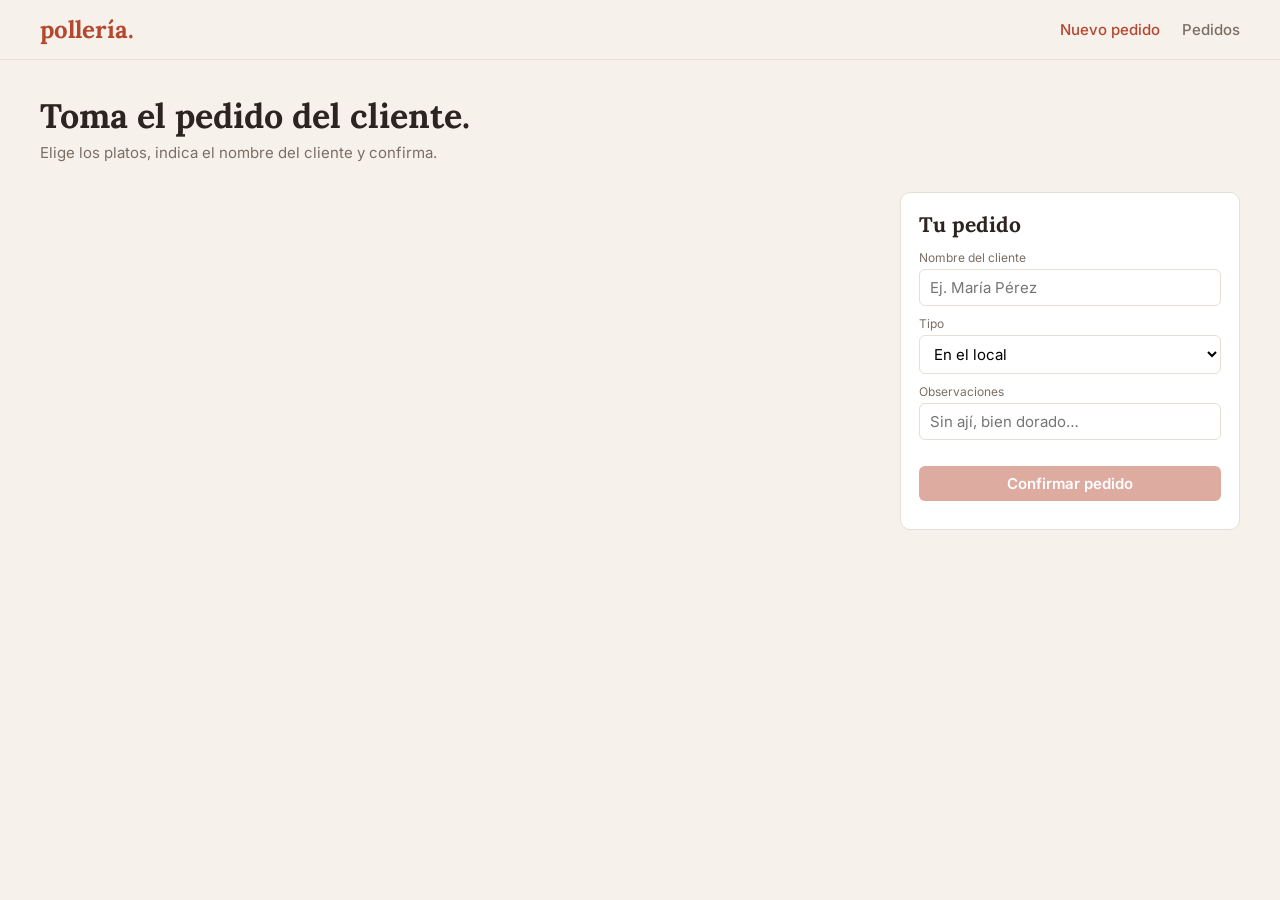
==== frontend/index.html @ a489f996 "feat: integrar catalogo MongoDB con API Java y frontend" ====
<!DOCTYPE html>
<html lang="es">
<head>
<meta charset="UTF-8">
<meta name="viewport" content="width=device-width,initial-scale=1">
<title>Pollería · Nuevo pedido</title>
<link href="https://fonts.googleapis.com/css2?family=Inter:wght@400;500;600&family=Lora:wght@500;700&display=swap" rel="stylesheet">
<link rel="stylesheet" href="css/estilos.css">
</head>
<body>
<header class="top">
  <div class="logo">pollería.</div>
  <nav><a class="on" href="index.html">Nuevo pedido</a><a href="pedidos.html">Pedidos</a></nav>
</header>
<section class="hero">
  <h1>Toma el pedido del cliente.</h1>
  <p>Elige los platos, indica el nombre del cliente y confirma.</p>
</section>
<main class="wrap">
  <div>
    <div class="chips" id="chips"></div>
    <div id="carta"></div>
  </div>
  <aside class="panel">
    <h2>Tu pedido</h2>
    <label for="cliente">Nombre del cliente</label>
    <input id="cliente" placeholder="Ej. María Pérez">
    <label for="tipo">Tipo</label>
    <select id="tipo"><option>En el local</option><option>Para llevar</option><option>Delivery</option></select>
    <label for="nota">Observaciones</label>
    <input id="nota" placeholder="Sin ají, bien dorado…">
    <div id="items" style="margin-top:12px"></div>
    <div class="totales" id="totales"></div>
    <button class="btn" id="confirmar" style="width:100%;margin-top:14px" disabled>Confirmar pedido</button>
    <div class="msg" id="msg"></div>
  </aside>
</main>
<script src="js/datos.js"></script>
<script src="js/api.js"></script>
<script>
const cant = {};           // id -> cantidad elegida en la tarjeta
const carrito = {};        // id -> cantidad en el pedido
let filtro = "Todo";

function pintarCarta() {
  const cats = ["Todo", ...new Set(CARTA.map(p => p.categoria))];
  document.getElementById("chips").innerHTML = cats.map(c =>
    `<button class="chip ${c===filtro?'on':''}" data-c="${c}">${c==='Todo'?'Toda la carta':c}</button>`).join("");
  const visibles = cats.slice(1).filter(c => filtro==="Todo" || c===filtro);
  document.getElementById("carta").innerHTML = visibles.map(c => `
    <section class="sec"><h2>${c}</h2><div class="grid">
    ${CARTA.filter(p => p.categoria===c).map(p => `
      <article class="plato">
        ${foto(p)}
        <div class="cuerpo">
          <div class="tag">${p.etiqueta}</div>
          <h3>${p.nombre}</h3><p>${p.descripcion}</p>
          <div class="fila"><span class="precio">${soles(p.precio)}</span>
            <span><span class="qty"><button data-m="${p.id}">−</button><span id="q${p.id}">${cant[p.id]||1}</span><button data-p="${p.id}">+</button></span>
            <button class="btn" data-a="${p.id}" style="margin-left:6px;padding:6px 10px">Añadir</button></span>
          </div>
        </div>
      </article>`).join("")}
    </div></section>`).join("");
}

function pintarPedido() {
  const ids = Object.keys(carrito);
  document.getElementById("items").innerHTML = ids.length ? ids.map(id => {
    const p = CARTA.find(x => x.id == id), q = carrito[id];
    return `<div class="item"><div>${q} × ${p.nombre}<small>${soles(p.precio)} c/u · <a href="#" data-r="${id}" style="color:var(--acc)">quitar</a></small></div><b>${soles(p.precio*q)}</b></div>`;
  }).join("") : `<div class="vacio">Aún no hay platos en el pedido.</div>`;
  const platos = ids.reduce((s,id)=>s+carrito[id],0);
  const total = ids.reduce((s,id)=>s+CARTA.find(x=>x.id==id).precio*carrito[id],0);
  document.getElementById("totales").innerHTML = `
    <div><span>Cantidad de platos</span><span>${platos}</span></div>
    <div class="tot"><span>Total</span><span>${soles(total)}</span></div>`;
  document.getElementById("confirmar").disabled = !platos;
}

document.addEventListener("click", e => {
  const d = e.target.dataset;
  if (d.c) { filtro = d.c; pintarCarta(); }
  if (d.p) { cant[d.p] = (cant[d.p]||1)+1; document.getElementById("q"+d.p).textContent = cant[d.p]; }
  if (d.m) { cant[d.m] = Math.max(1,(cant[d.m]||1)-1); document.getElementById("q"+d.m).textContent = cant[d.m]; }
  if (d.a) { carrito[d.a] = (carrito[d.a]||0)+(cant[d.a]||1); pintarPedido(); }
  if (d.r) { e.preventDefault(); delete carrito[d.r]; pintarPedido(); }
});

document.getElementById("confirmar").onclick = async () => {
  const cliente = document.getElementById("cliente").value.trim();
  if (!cliente) { document.getElementById("msg").style.color="var(--acc)"; document.getElementById("msg").textContent="Ingresa el nombre del cliente."; return; }
  
  //Se retiró el símbolo + para conservar los códigos como cadenas de texto
  const lineas = Object.keys(carrito).map(id => ({ platoId: id, cantidad: carrito[id] }));

  const pedido = await crearPedido({
    cliente, tipo: document.getElementById("tipo").value,
    nota: document.getElementById("nota").value.trim(), lineas
  });
  for (const k in carrito) delete carrito[k];
  document.getElementById("cliente").value = ""; document.getElementById("nota").value = "";
  pintarPedido();
  const m = document.getElementById("msg"); m.style.color="var(--ok)";
  m.innerHTML = `Pedido #${pedido.id} guardado. <a href="pedidos.html?id=${pedido.id}" style="color:var(--acc)">Ver detalle</a>`;
};

cargarCarta().then(() => { pintarCarta(); pintarPedido(); });
</script>
</body>
</html>
---- frontend/css/estilos.css ----
:root{--bg:#f6f1ea;--card:#fff;--ink:#2b2420;--mute:#7a6f66;--line:#e7dfd4;--acc:#b5472f;--acc-d:#983a25;--ok:#3d7a4f}
*{box-sizing:border-box}
body{margin:0;background:var(--bg);color:var(--ink);font-family:Inter,system-ui,sans-serif;font-size:15px}
h1,h2,h3,.logo{font-family:Lora,Georgia,serif;margin:0}
header.top{display:flex;justify-content:space-between;align-items:center;padding:14px 40px;border-bottom:1px solid var(--line);background:var(--bg)}
.logo{font-size:24px;font-weight:700;color:var(--acc)}
nav a{margin-left:22px;text-decoration:none;color:var(--mute);font-weight:500}
nav a.on{color:var(--acc)}
.hero{padding:34px 40px 10px}
.hero h1{font-size:34px}
.hero p{color:var(--mute);margin:6px 0 0}
.wrap{display:grid;grid-template-columns:1fr 340px;gap:28px;padding:20px 40px 50px;align-items:start}
.chips{display:flex;gap:8px;margin-bottom:18px;flex-wrap:wrap}
.chip{border:1px solid var(--line);background:#fff;border-radius:20px;padding:6px 14px;cursor:pointer;font:inherit}
.chip.on{background:var(--acc);color:#fff;border-color:var(--acc)}
.sec h2{font-size:22px;margin:22px 0 12px}
.grid{display:grid;grid-template-columns:repeat(2,1fr);gap:14px}
.plato{background:var(--card);border:1px solid var(--line);border-radius:10px;padding:12px;display:flex;gap:12px}
.foto{width:84px;height:84px;border-radius:8px;background:linear-gradient(135deg,#f1d9c4,#e8b48f);display:grid;place-items:center;font-size:38px;flex:none;position:relative;overflow:hidden}
.foto img{position:absolute;inset:0;width:100%;height:100%;object-fit:cover}
.plato .cuerpo{flex:1;display:flex;flex-direction:column}
.tag{font-size:11px;color:var(--acc);text-transform:uppercase;letter-spacing:.04em;min-height:14px}
.plato h3{font-size:16px;margin:2px 0}
.plato p{font-size:12.5px;color:var(--mute);margin:0 0 8px}
.fila{margin-top:auto;display:flex;justify-content:space-between;align-items:center}
.precio{font-weight:600}
.qty{display:inline-flex;align-items:center;border:1px solid var(--line);border-radius:6px}
.qty button{border:0;background:none;width:26px;height:26px;cursor:pointer;font-size:16px}
.qty span{min-width:22px;text-align:center}
.btn{background:var(--acc);color:#fff;border:0;border-radius:6px;padding:8px 14px;font:inherit;font-weight:600;cursor:pointer}
.btn:hover{background:var(--acc-d)}
.btn.sec2{background:#fff;color:var(--acc);border:1px solid var(--acc)}
.btn:disabled{opacity:.45;cursor:not-allowed}
.panel{background:var(--card);border:1px solid var(--line);border-radius:10px;padding:18px;position:sticky;top:14px}
.panel h2{font-size:21px;margin-bottom:12px}
.panel label{display:block;font-size:12px;color:var(--mute);margin:10px 0 4px}
.panel input,.panel select{width:100%;padding:8px 10px;border:1px solid var(--line);border-radius:6px;font:inherit;background:#fff}
.item{display:flex;justify-content:space-between;gap:8px;padding:8px 0;border-bottom:1px dashed var(--line);font-size:14px}
.item small{color:var(--mute);display:block}
.totales{margin-top:12px;font-size:14px}
.totales div{display:flex;justify-content:space-between;padding:2px 0}
.totales .tot{font-size:18px;font-weight:700;border-top:1px solid var(--line);margin-top:6px;padding-top:8px}
.vacio{color:var(--mute);font-size:13px;padding:10px 0}
.msg{margin-top:10px;font-size:13px;color:var(--ok)}
/* Pedidos */
.pwrap{display:grid;grid-template-columns:340px 1fr;gap:24px;padding:24px 40px 50px;align-items:start}
.lista .ped{background:#fff;border:1px solid var(--line);border-radius:10px;padding:12px 14px;margin-bottom:10px;cursor:pointer}
.lista .ped.on{border-color:var(--acc);box-shadow:0 0 0 2px #b5472f22}
.ped .r1{display:flex;justify-content:space-between;font-weight:600}
.ped .r2{color:var(--mute);font-size:13px;margin-top:3px;display:flex;justify-content:space-between}
.estado{font-size:11px;padding:2px 8px;border-radius:10px;background:#f3e3b8;color:#7a5a00}
.estado.Entregado{background:#d6ecd9;color:#2b6a3a}
.estado.Preparando{background:#d9e6f5;color:#27527f}
.detalle{background:#fff;border:1px solid var(--line);border-radius:10px;padding:22px}
.detalle h2{font-size:24px}
.meta{display:grid;grid-template-columns:repeat(3,1fr);gap:12px;margin:16px 0}
.meta div{background:var(--bg);border-radius:8px;padding:10px 12px}
.meta small{display:block;color:var(--mute);font-size:12px}
.meta b{font-size:15px}
details.dp{border:1px solid var(--line);border-radius:8px;margin-bottom:10px}
details.dp summary{list-style:none;cursor:pointer;display:flex;align-items:center;gap:12px;padding:10px 12px}
details.dp summary::-webkit-details-marker{display:none}
details.dp .foto{width:56px;height:56px;font-size:26px}
details.dp .t{flex:1}
details.dp .t b{display:block}
details.dp .t small{color:var(--mute)}
details.dp .sub{font-weight:600}
.dp .cont{padding:4px 14px 14px;border-top:1px dashed var(--line);font-size:13.5px}
.ing{display:flex;flex-wrap:wrap;gap:6px;margin-top:6px}
.ing span{background:#f3ebe0;border-radius:12px;padding:3px 10px;font-size:12px}
.sumas{margin-top:14px;max-width:320px;margin-left:auto}
.sumas div{display:flex;justify-content:space-between;padding:3px 0}
.sumas .tot{font-size:19px;font-weight:700;border-top:1px solid var(--line);padding-top:8px;margin-top:6px}
.nota{margin-top:10px;font-size:13.5px;background:var(--bg);border-radius:8px;padding:10px 12px}
.acciones{display:flex;gap:8px;margin-top:16px}
@media(max-width:860px){.wrap,.pwrap{grid-template-columns:1fr;padding:16px}.grid{grid-template-columns:1fr}.meta{grid-template-columns:1fr}header.top{padding:12px 16px}.hero{padding:20px 16px 0}}
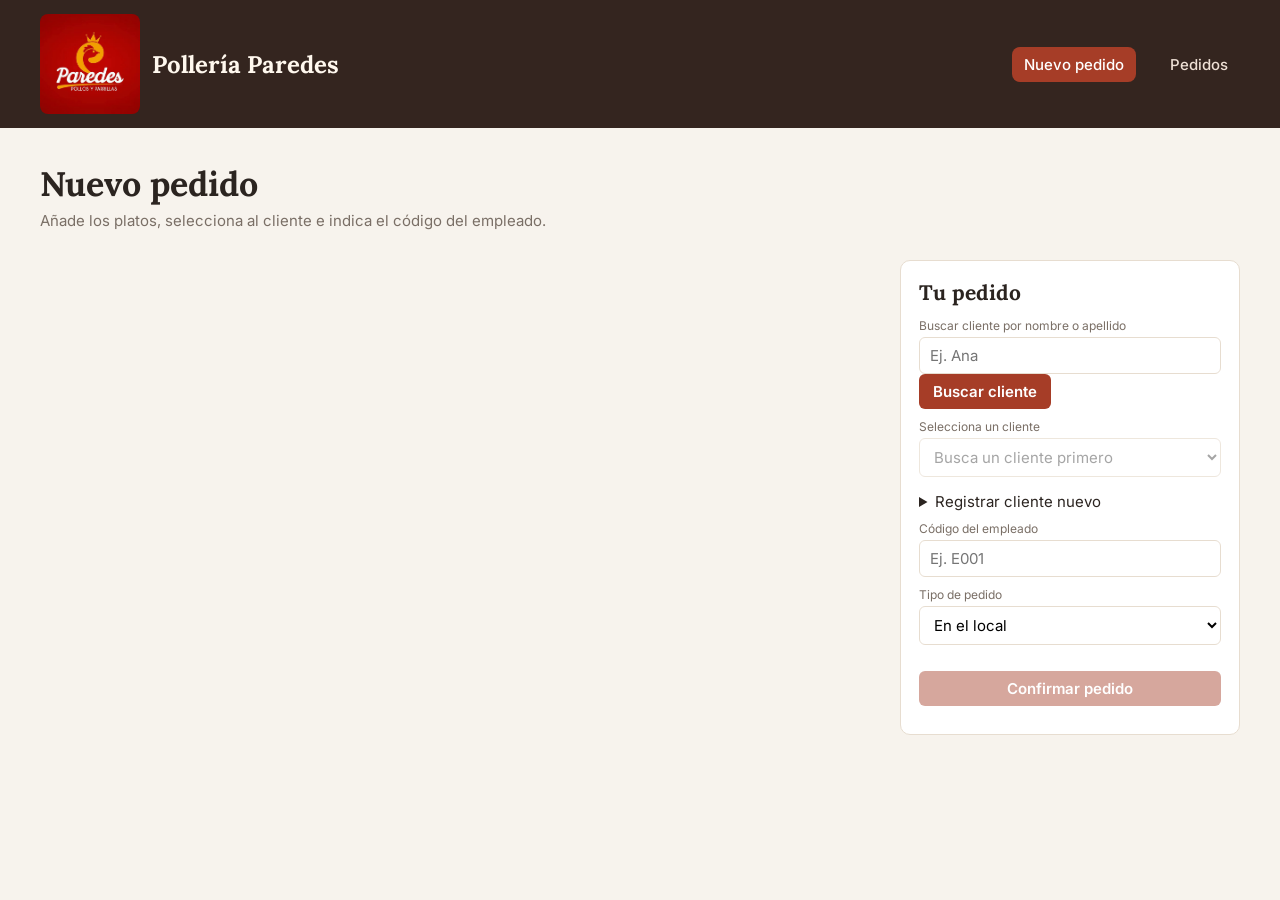
==== commit cabee092: "Integra pedidos, pagos y clientes con PostgreSQL" ====
--- a/frontend/index.html
+++ b/frontend/index.html
@@ -1,111 +1,304 @@
 <!DOCTYPE html>
 <html lang="es">
+
 <head>
-<meta charset="UTF-8">
-<meta name="viewport" content="width=device-width,initial-scale=1">
-<title>Pollería · Nuevo pedido</title>
-<link href="https://fonts.googleapis.com/css2?family=Inter:wght@400;500;600&family=Lora:wght@500;700&display=swap" rel="stylesheet">
-<link rel="stylesheet" href="css/estilos.css">
+  <meta charset="UTF-8">
+  <meta name="viewport" content="width=device-width,initial-scale=1">
+  <title>Pollería · Nuevo pedido</title>
+  <link href="https://fonts.googleapis.com/css2?family=Inter:wght@400;500;600&family=Lora:wght@500;700&display=swap"
+    rel="stylesheet">
+  <link rel="stylesheet" href="css/estilos.css">
 </head>
+
 <body>
-<header class="top">
-  <div class="logo">pollería.</div>
-  <nav><a class="on" href="index.html">Nuevo pedido</a><a href="pedidos.html">Pedidos</a></nav>
-</header>
-<section class="hero">
-  <h1>Toma el pedido del cliente.</h1>
-  <p>Elige los platos, indica el nombre del cliente y confirma.</p>
-</section>
-<main class="wrap">
-  <div>
-    <div class="chips" id="chips"></div>
-    <div id="carta"></div>
-  </div>
-  <aside class="panel">
-    <h2>Tu pedido</h2>
-    <label for="cliente">Nombre del cliente</label>
-    <input id="cliente" placeholder="Ej. María Pérez">
-    <label for="tipo">Tipo</label>
-    <select id="tipo"><option>En el local</option><option>Para llevar</option><option>Delivery</option></select>
-    <label for="nota">Observaciones</label>
-    <input id="nota" placeholder="Sin ají, bien dorado…">
-    <div id="items" style="margin-top:12px"></div>
-    <div class="totales" id="totales"></div>
-    <button class="btn" id="confirmar" style="width:100%;margin-top:14px" disabled>Confirmar pedido</button>
-    <div class="msg" id="msg"></div>
-  </aside>
-</main>
-<script src="js/datos.js"></script>
-<script src="js/api.js"></script>
-<script>
-const cant = {};           // id -> cantidad elegida en la tarjeta
-const carrito = {};        // id -> cantidad en el pedido
-let filtro = "Todo";
-
-function pintarCarta() {
-  const cats = ["Todo", ...new Set(CARTA.map(p => p.categoria))];
-  document.getElementById("chips").innerHTML = cats.map(c =>
-    `<button class="chip ${c===filtro?'on':''}" data-c="${c}">${c==='Todo'?'Toda la carta':c}</button>`).join("");
-  const visibles = cats.slice(1).filter(c => filtro==="Todo" || c===filtro);
-  document.getElementById("carta").innerHTML = visibles.map(c => `
+  <header class="top">
+    <div class="logo">
+      <img class="logo-img" src="img/PolleriaPLogo.jpg" alt="" width="100" height="100">
+      <span>Pollería Paredes</span>
+    </div>
+    <nav><a class="on" href="index.html">Nuevo pedido</a><a href="pedidos.html">Pedidos</a></nav>
+  </header>
+  <section class="hero">
+    <h1>Nuevo pedido</h1>
+    <p>Añade los platos, selecciona al cliente e indica el código del empleado.</p>
+  </section>
+  <main class="wrap">
+    <div>
+      <div class="chips" id="chips"></div>
+      <div id="carta"></div>
+    </div>
+    <aside class="panel">
+      <h2>Tu pedido</h2>
+      <label for="buscar-cliente">Buscar cliente por nombre o apellido</label>
+      <input id="buscar-cliente" type="search" placeholder="Ej. Ana">
+
+      <button id="boton-buscar-cliente" class="btn" type="button">
+        Buscar cliente
+      </button>
+
+      <label for="cliente">Selecciona un cliente</label>
+      <select id="cliente" disabled>
+        <option value="">Busca un cliente primero</option>
+      </select>
+
+      <p id="mensaje-cliente" role="status"></p>
+
+      <details id="alta-cliente">
+        <summary>Registrar cliente nuevo</summary>
+
+        <form id="form-alta-cliente">
+          <label for="alta-nombre">Nombre</label>
+          <input id="alta-nombre" name="nombre" required>
+
+          <label for="alta-apellido">Apellido</label>
+          <input id="alta-apellido" name="apellido" required>
+
+          <label for="alta-telefono">Teléfono</label>
+          <input id="alta-telefono" name="telefono" type="tel" required>
+
+          <label for="alta-direccion">Dirección</label>
+          <input id="alta-direccion" name="direccion" required>
+
+          <button class="btn" type="submit">Guardar y seleccionar cliente</button>
+          <p id="mensaje-alta-cliente" role="status"></p>
+        </form>
+      </details>
+
+      <label for="empleado">Código del empleado</label>
+      <input id="empleado" placeholder="Ej. E001" maxlength="10" required>
+
+      <!-- El texto es lo que ve el usuario. El value es lo que se envía a Java. -->
+      <label for="tipo">Tipo de pedido</label>
+      <select id="tipo">
+        <option value="Presencial">En el local</option>
+        <option value="Recojo">Para llevar</option>
+        <option value="Delivery">Delivery</option>
+      </select>
+      <div id="items" style="margin-top:12px"></div>
+      <div class="totales" id="totales"></div>
+      <button class="btn" id="confirmar" style="width:100%;margin-top:14px" disabled>Confirmar pedido</button>
+      <div class="msg" id="msg"></div>
+    </aside>
+  </main>
+  <script src="js/datos.js"></script>
+  <script src="js/api.js"></script>
+  <script>
+    const cant = {};           // id -> cantidad elegida en la tarjeta
+    const carrito = {};        // id -> cantidad en el pedido
+    let filtro = "Todo";
+
+    let enviandoPedido = false; // Indica que estamos esperando la respuesta de Java.
+
+    function pintarCarta() {
+      const cats = ["Todo", ...new Set(CARTA.map(p => p.categoria))];
+      document.getElementById("chips").innerHTML = cats.map(c =>
+        `<button class="chip ${c === filtro ? 'on' : ''}" data-c="${c}">${c === 'Todo' ? 'Toda la carta' : c}</button>`).join("");
+      const visibles = cats.slice(1).filter(c => filtro === "Todo" || c === filtro);
+      document.getElementById("carta").innerHTML = visibles.map(c => `
     <section class="sec"><h2>${c}</h2><div class="grid">
-    ${CARTA.filter(p => p.categoria===c).map(p => `
+    ${CARTA.filter(p => p.categoria === c).map(p => `
       <article class="plato">
         ${foto(p)}
         <div class="cuerpo">
           <div class="tag">${p.etiqueta}</div>
           <h3>${p.nombre}</h3><p>${p.descripcion}</p>
           <div class="fila"><span class="precio">${soles(p.precio)}</span>
-            <span><span class="qty"><button data-m="${p.id}">−</button><span id="q${p.id}">${cant[p.id]||1}</span><button data-p="${p.id}">+</button></span>
+            <span><span class="qty"><button data-m="${p.id}">−</button><span id="q${p.id}">${cant[p.id] || 1}</span><button data-p="${p.id}">+</button></span>
             <button class="btn" data-a="${p.id}" style="margin-left:6px;padding:6px 10px">Añadir</button></span>
           </div>
         </div>
       </article>`).join("")}
     </div></section>`).join("");
-}
-
-function pintarPedido() {
-  const ids = Object.keys(carrito);
-  document.getElementById("items").innerHTML = ids.length ? ids.map(id => {
-    const p = CARTA.find(x => x.id == id), q = carrito[id];
-    return `<div class="item"><div>${q} × ${p.nombre}<small>${soles(p.precio)} c/u · <a href="#" data-r="${id}" style="color:var(--acc)">quitar</a></small></div><b>${soles(p.precio*q)}</b></div>`;
-  }).join("") : `<div class="vacio">Aún no hay platos en el pedido.</div>`;
-  const platos = ids.reduce((s,id)=>s+carrito[id],0);
-  const total = ids.reduce((s,id)=>s+CARTA.find(x=>x.id==id).precio*carrito[id],0);
-  document.getElementById("totales").innerHTML = `
+    }
+
+    function pintarPedido() {
+      const ids = Object.keys(carrito);
+      document.getElementById("items").innerHTML = ids.length ? ids.map(id => {
+        const p = CARTA.find(x => x.id == id), q = carrito[id];
+        return `<div class="item"><div>${q} × ${p.nombre}<small>${soles(p.precio)} c/u · <a href="#" data-r="${id}" style="color:var(--acc)">quitar</a></small></div><b>${soles(p.precio * q)}</b></div>`;
+      }).join("") : `<div class="vacio">Aún no hay platos en el pedido.</div>`;
+      const platos = ids.reduce((s, id) => s + carrito[id], 0);
+      const total = ids.reduce((s, id) => s + CARTA.find(x => x.id == id).precio * carrito[id], 0);
+      document.getElementById("totales").innerHTML = `
     <div><span>Cantidad de platos</span><span>${platos}</span></div>
     <div class="tot"><span>Total</span><span>${soles(total)}</span></div>`;
-  document.getElementById("confirmar").disabled = !platos;
-}
-
-document.addEventListener("click", e => {
-  const d = e.target.dataset;
-  if (d.c) { filtro = d.c; pintarCarta(); }
-  if (d.p) { cant[d.p] = (cant[d.p]||1)+1; document.getElementById("q"+d.p).textContent = cant[d.p]; }
-  if (d.m) { cant[d.m] = Math.max(1,(cant[d.m]||1)-1); document.getElementById("q"+d.m).textContent = cant[d.m]; }
-  if (d.a) { carrito[d.a] = (carrito[d.a]||0)+(cant[d.a]||1); pintarPedido(); }
-  if (d.r) { e.preventDefault(); delete carrito[d.r]; pintarPedido(); }
-});
-
-document.getElementById("confirmar").onclick = async () => {
-  const cliente = document.getElementById("cliente").value.trim();
-  if (!cliente) { document.getElementById("msg").style.color="var(--acc)"; document.getElementById("msg").textContent="Ingresa el nombre del cliente."; return; }
-  
-  //Se retiró el símbolo + para conservar los códigos como cadenas de texto
-  const lineas = Object.keys(carrito).map(id => ({ platoId: id, cantidad: carrito[id] }));
-
-  const pedido = await crearPedido({
-    cliente, tipo: document.getElementById("tipo").value,
-    nota: document.getElementById("nota").value.trim(), lineas
-  });
-  for (const k in carrito) delete carrito[k];
-  document.getElementById("cliente").value = ""; document.getElementById("nota").value = "";
-  pintarPedido();
-  const m = document.getElementById("msg"); m.style.color="var(--ok)";
-  m.innerHTML = `Pedido #${pedido.id} guardado. <a href="pedidos.html?id=${pedido.id}" style="color:var(--acc)">Ver detalle</a>`;
-};
-
-cargarCarta().then(() => { pintarCarta(); pintarPedido(); });
-</script>
+      document.getElementById("confirmar").disabled = enviandoPedido || !platos;
+    }
+
+    document.addEventListener("click", e => {
+      const d = e.target.dataset;
+
+      if (enviandoPedido && (d.a || d.r)) {
+        e.preventDefault();
+        return;
+      }
+
+      if (d.c) { filtro = d.c; pintarCarta(); }
+      if (d.p) { cant[d.p] = (cant[d.p] || 1) + 1; document.getElementById("q" + d.p).textContent = cant[d.p]; }
+      if (d.m) { cant[d.m] = Math.max(1, (cant[d.m] || 1) - 1); document.getElementById("q" + d.m).textContent = cant[d.m]; }
+      if (d.a) { carrito[d.a] = (carrito[d.a] || 0) + (cant[d.a] || 1); pintarPedido(); }
+      if (d.r) { e.preventDefault(); delete carrito[d.r]; pintarPedido(); }
+    });
+
+    const buscadorCliente = document.getElementById("buscar-cliente");
+    const botonBuscarCliente = document.getElementById("boton-buscar-cliente");
+    const selectorCliente = document.getElementById("cliente");
+    const mensajeCliente = document.getElementById("mensaje-cliente");
+    let busquedaActual = 0;
+
+    function limpiarResultadosCliente() {
+      selectorCliente.replaceChildren(new Option("Selecciona un cliente", ""));
+      selectorCliente.disabled = true;
+    }
+
+    buscadorCliente.addEventListener("input", () => {
+      // Al editar el texto, invalidar la selección y cualquier búsqueda anterior.
+      busquedaActual++;
+      limpiarResultadosCliente();
+      mensajeCliente.textContent = "";
+    });
+
+    botonBuscarCliente.addEventListener("click", async () => {
+      if (enviandoPedido) return;
+
+      const texto = buscadorCliente.value.trim();
+      const busqueda = ++busquedaActual;
+      limpiarResultadosCliente();
+
+      if (texto.length < 2) {
+        mensajeCliente.textContent = "Escribe al menos dos caracteres.";
+        return;
+      }
+
+      mensajeCliente.textContent = "Buscando clientes…";
+
+      try {
+        const clientes = await buscarClientesEnAPI(texto);
+        // Si el usuario cambió el texto o buscó de nuevo, ignorar esta respuesta.
+        if (busqueda !== busquedaActual) return;
+
+        for (const cliente of clientes) {
+          const etiqueta = `${cliente.nombre} ${cliente.apellido} · ${cliente.idCliente} · Tel. …${cliente.telefonoFinal}`;
+          selectorCliente.add(new Option(etiqueta, cliente.idCliente));
+        }
+
+        selectorCliente.disabled = clientes.length === 0;
+        mensajeCliente.textContent = clientes.length
+          ? "Elige al cliente en la lista."
+          : "No se encontraron clientes.";
+      } catch (error) {
+        if (busqueda === busquedaActual) {
+          mensajeCliente.textContent = `No se pudo completar la búsqueda. ${error.message}`;
+        }
+      }
+    });
+    const formularioAlta = document.getElementById("form-alta-cliente");
+    const mensajeAlta = document.getElementById("mensaje-alta-cliente");
+    let registrandoCliente = false;
+
+    formularioAlta.addEventListener("submit", async evento => {
+      evento.preventDefault();
+      if (enviandoPedido || registrandoCliente) return;
+
+      const campos = Object.fromEntries(new FormData(formularioAlta));
+      for (const campo of Object.keys(campos)) {
+        campos[campo] = campos[campo].trim();
+      }
+
+      if (Object.values(campos).some(valor => valor === "")) {
+        mensajeAlta.textContent = "Completa los cuatro campos del cliente.";
+        return;
+      }
+
+      registrandoCliente = true;
+      const botonAlta = formularioAlta.querySelector('button[type="submit"]');
+      botonAlta.disabled = true;
+      mensajeAlta.textContent = "Guardando cliente…";
+
+      try {
+        const cliente = await registrarClienteEnAPI(campos);
+
+        // Invalidar búsquedas pendientes y seleccionar el código devuelto por Java.
+        busquedaActual++;
+        buscadorCliente.value = `${cliente.nombre} ${cliente.apellido}`;
+        limpiarResultadosCliente();
+        const etiqueta = `${buscadorCliente.value} · ${cliente.idCliente} · Tel. …${cliente.telefonoFinal}`;
+        selectorCliente.add(new Option(etiqueta, cliente.idCliente, false, true));
+        selectorCliente.disabled = false;
+        mensajeCliente.textContent = cliente.creado
+          ? `Cliente ${cliente.idCliente} guardado y seleccionado.`
+          : `El cliente ${cliente.idCliente} ya estaba registrado y quedó seleccionado.`;
+
+        formularioAlta.reset();
+        mensajeAlta.textContent = "";
+        document.getElementById("alta-cliente").open = false;
+      } catch (error) {
+        mensajeAlta.textContent = error.message;
+      } finally {
+        registrandoCliente = false;
+        botonAlta.disabled = false;
+      }
+    });
+    document.getElementById("confirmar").onclick = async () => {
+      if (enviandoPedido) return;
+
+      const cliente = document.getElementById("cliente");
+      const empleado = document.getElementById("empleado");
+      const mensaje = document.getElementById("msg");
+
+      const idCliente = cliente.value.trim();
+      const idEmpleado = empleado.value.trim();
+      const tipoPedido = document.getElementById("tipo").value;
+
+      if (!idCliente || !idEmpleado) {
+        mensaje.style.color = "var(--acc)";
+        mensaje.textContent = "Selecciona un cliente e ingresa el código del empleado.";
+        return;
+      }
+
+      // Cada clave del carrito es un código de plato, por ejemplo P001.
+      const lineas = Object.keys(carrito).map(platoId => ({
+        platoId,
+        cantidad: carrito[platoId]
+      }));
+
+      if (!lineas.length) return;
+
+      enviandoPedido = true;
+      pintarPedido();
+      mensaje.textContent = "Registrando pedido…";
+
+      try {
+        // Estos nombres coinciden con los campos que lee ServidorAPI.java.
+        const pedido = await registrarPedidoEnAPI({
+          idCliente, idEmpleado, tipoPedido, lineas
+        });
+
+        // Limpiar el formulario después de que la API confirme el registro.
+        for (const platoId of Object.keys(carrito)) delete carrito[platoId];
+        // Limpiar la búsqueda junto con el resto del pedido guardado.
+        busquedaActual++;
+        buscadorCliente.value = "";
+        limpiarResultadosCliente();
+        mensajeCliente.textContent = "";
+
+        empleado.value = "";
+
+        mensaje.style.color = "var(--ok)";
+        mensaje.textContent = `Pedido ${pedido.id} guardado.`;
+      } catch (error) {
+        // Mostrar el error y conservar el carrito para que el usuario pueda revisarlo.
+        mensaje.style.color = "var(--acc)";
+        mensaje.textContent = error.message;
+      } finally {
+        // Volver a habilitar el botón si quedaron platos en el carrito.
+        enviandoPedido = false;
+        pintarPedido();
+      }
+    };
+
+    cargarCarta().then(() => { pintarCarta(); pintarPedido(); });
+  </script>
 </body>
-</html>
+
+</html>
--- a/frontend/css/estilos.css
+++ b/frontend/css/estilos.css
@@ -1,76 +1,596 @@
-:root{--bg:#f6f1ea;--card:#fff;--ink:#2b2420;--mute:#7a6f66;--line:#e7dfd4;--acc:#b5472f;--acc-d:#983a25;--ok:#3d7a4f}
-*{box-sizing:border-box}
-body{margin:0;background:var(--bg);color:var(--ink);font-family:Inter,system-ui,sans-serif;font-size:15px}
-h1,h2,h3,.logo{font-family:Lora,Georgia,serif;margin:0}
-header.top{display:flex;justify-content:space-between;align-items:center;padding:14px 40px;border-bottom:1px solid var(--line);background:var(--bg)}
-.logo{font-size:24px;font-weight:700;color:var(--acc)}
-nav a{margin-left:22px;text-decoration:none;color:var(--mute);font-weight:500}
-nav a.on{color:var(--acc)}
-.hero{padding:34px 40px 10px}
-.hero h1{font-size:34px}
-.hero p{color:var(--mute);margin:6px 0 0}
-.wrap{display:grid;grid-template-columns:1fr 340px;gap:28px;padding:20px 40px 50px;align-items:start}
-.chips{display:flex;gap:8px;margin-bottom:18px;flex-wrap:wrap}
-.chip{border:1px solid var(--line);background:#fff;border-radius:20px;padding:6px 14px;cursor:pointer;font:inherit}
-.chip.on{background:var(--acc);color:#fff;border-color:var(--acc)}
-.sec h2{font-size:22px;margin:22px 0 12px}
-.grid{display:grid;grid-template-columns:repeat(2,1fr);gap:14px}
-.plato{background:var(--card);border:1px solid var(--line);border-radius:10px;padding:12px;display:flex;gap:12px}
-.foto{width:84px;height:84px;border-radius:8px;background:linear-gradient(135deg,#f1d9c4,#e8b48f);display:grid;place-items:center;font-size:38px;flex:none;position:relative;overflow:hidden}
-.foto img{position:absolute;inset:0;width:100%;height:100%;object-fit:cover}
-.plato .cuerpo{flex:1;display:flex;flex-direction:column}
-.tag{font-size:11px;color:var(--acc);text-transform:uppercase;letter-spacing:.04em;min-height:14px}
-.plato h3{font-size:16px;margin:2px 0}
-.plato p{font-size:12.5px;color:var(--mute);margin:0 0 8px}
-.fila{margin-top:auto;display:flex;justify-content:space-between;align-items:center}
-.precio{font-weight:600}
-.qty{display:inline-flex;align-items:center;border:1px solid var(--line);border-radius:6px}
-.qty button{border:0;background:none;width:26px;height:26px;cursor:pointer;font-size:16px}
-.qty span{min-width:22px;text-align:center}
-.btn{background:var(--acc);color:#fff;border:0;border-radius:6px;padding:8px 14px;font:inherit;font-weight:600;cursor:pointer}
-.btn:hover{background:var(--acc-d)}
-.btn.sec2{background:#fff;color:var(--acc);border:1px solid var(--acc)}
-.btn:disabled{opacity:.45;cursor:not-allowed}
-.panel{background:var(--card);border:1px solid var(--line);border-radius:10px;padding:18px;position:sticky;top:14px}
-.panel h2{font-size:21px;margin-bottom:12px}
-.panel label{display:block;font-size:12px;color:var(--mute);margin:10px 0 4px}
-.panel input,.panel select{width:100%;padding:8px 10px;border:1px solid var(--line);border-radius:6px;font:inherit;background:#fff}
-.item{display:flex;justify-content:space-between;gap:8px;padding:8px 0;border-bottom:1px dashed var(--line);font-size:14px}
-.item small{color:var(--mute);display:block}
-.totales{margin-top:12px;font-size:14px}
-.totales div{display:flex;justify-content:space-between;padding:2px 0}
-.totales .tot{font-size:18px;font-weight:700;border-top:1px solid var(--line);margin-top:6px;padding-top:8px}
-.vacio{color:var(--mute);font-size:13px;padding:10px 0}
-.msg{margin-top:10px;font-size:13px;color:var(--ok)}
+:root {
+    --bg: #f6f1ea;
+    --card: #fff;
+    --ink: #2b2420;
+    --mute: #7a6f66;
+    --line: #e7dfd4;
+    --acc: #b5472f;
+    --acc-d: #983a25;
+    --ok: #3d7a4f
+}
+
+* {
+    box-sizing: border-box
+}
+
+body {
+    margin: 0;
+    background: var(--bg);
+    color: var(--ink);
+    font-family: Inter, system-ui, sans-serif;
+    font-size: 15px
+}
+
+h1,
+h2,
+h3,
+.logo {
+    font-family: Lora, Georgia, serif;
+    margin: 0
+}
+
+header.top {
+    display: flex;
+    justify-content: space-between;
+    align-items: center;
+    padding: 14px 40px;
+    border-bottom: 1px solid var(--line);
+    background: var(--bg)
+}
+
+.logo {
+    font-size: 24px;
+    font-weight: 700;
+    color: var(--acc)
+}
+
+nav a {
+    margin-left: 22px;
+    text-decoration: none;
+    color: var(--mute);
+    font-weight: 500
+}
+
+nav a.on {
+    color: var(--acc)
+}
+
+.hero {
+    padding: 34px 40px 10px
+}
+
+.hero h1 {
+    font-size: 34px
+}
+
+.hero p {
+    color: var(--mute);
+    margin: 6px 0 0
+}
+
+.wrap {
+    display: grid;
+    grid-template-columns: 1fr 340px;
+    gap: 28px;
+    padding: 20px 40px 50px;
+    align-items: start
+}
+
+.chips {
+    display: flex;
+    gap: 8px;
+    margin-bottom: 18px;
+    flex-wrap: wrap
+}
+
+.chip {
+    border: 1px solid var(--line);
+    background: #fff;
+    border-radius: 20px;
+    padding: 6px 14px;
+    cursor: pointer;
+    font: inherit
+}
+
+.chip.on {
+    background: var(--acc);
+    color: #fff;
+    border-color: var(--acc)
+}
+
+.sec h2 {
+    font-size: 22px;
+    margin: 22px 0 12px
+}
+
+.grid {
+    display: grid;
+    grid-template-columns: repeat(2, 1fr);
+    gap: 14px
+}
+
+.plato {
+    background: var(--card);
+    border: 1px solid var(--line);
+    border-radius: 10px;
+    padding: 12px;
+    display: flex;
+    gap: 12px
+}
+
+.foto {
+    width: 84px;
+    height: 84px;
+    border-radius: 8px;
+    background: linear-gradient(135deg, #f1d9c4, #e8b48f);
+    display: grid;
+    place-items: center;
+    font-size: 38px;
+    flex: none;
+    position: relative;
+    overflow: hidden
+}
+
+.foto img {
+    position: absolute;
+    inset: 0;
+    width: 100%;
+    height: 100%;
+    object-fit: cover
+}
+
+.plato .cuerpo {
+    flex: 1;
+    display: flex;
+    flex-direction: column
+}
+
+.tag {
+    font-size: 11px;
+    color: var(--acc);
+    text-transform: uppercase;
+    letter-spacing: .04em;
+    min-height: 14px
+}
+
+.plato h3 {
+    font-size: 16px;
+    margin: 2px 0
+}
+
+.plato p {
+    font-size: 12.5px;
+    color: var(--mute);
+    margin: 0 0 8px
+}
+
+.fila {
+    margin-top: auto;
+    display: flex;
+    justify-content: space-between;
+    align-items: center
+}
+
+.precio {
+    font-weight: 600
+}
+
+.qty {
+    display: inline-flex;
+    align-items: center;
+    border: 1px solid var(--line);
+    border-radius: 6px
+}
+
+.qty button {
+    border: 0;
+    background: none;
+    width: 26px;
+    height: 26px;
+    cursor: pointer;
+    font-size: 16px
+}
+
+.qty span {
+    min-width: 22px;
+    text-align: center
+}
+
+.btn {
+    background: var(--acc);
+    color: #fff;
+    border: 0;
+    border-radius: 6px;
+    padding: 8px 14px;
+    font: inherit;
+    font-weight: 600;
+    cursor: pointer
+}
+
+.btn:hover {
+    background: var(--acc-d)
+}
+
+.btn.sec2 {
+    background: #fff;
+    color: var(--acc);
+    border: 1px solid var(--acc)
+}
+
+.btn:disabled {
+    opacity: .45;
+    cursor: not-allowed
+}
+
+.panel {
+    background: var(--card);
+    border: 1px solid var(--line);
+    border-radius: 10px;
+    padding: 18px;
+    position: sticky;
+    top: 14px
+}
+
+.panel h2 {
+    font-size: 21px;
+    margin-bottom: 12px
+}
+
+.panel label {
+    display: block;
+    font-size: 12px;
+    color: var(--mute);
+    margin: 10px 0 4px
+}
+
+.panel input,
+.panel select {
+    width: 100%;
+    padding: 8px 10px;
+    border: 1px solid var(--line);
+    border-radius: 6px;
+    font: inherit;
+    background: #fff
+}
+
+.item {
+    display: flex;
+    justify-content: space-between;
+    gap: 8px;
+    padding: 8px 0;
+    border-bottom: 1px dashed var(--line);
+    font-size: 14px
+}
+
+.item small {
+    color: var(--mute);
+    display: block
+}
+
+.totales {
+    margin-top: 12px;
+    font-size: 14px
+}
+
+.totales div {
+    display: flex;
+    justify-content: space-between;
+    padding: 2px 0
+}
+
+.totales .tot {
+    font-size: 18px;
+    font-weight: 700;
+    border-top: 1px solid var(--line);
+    margin-top: 6px;
+    padding-top: 8px
+}
+
+.vacio {
+    color: var(--mute);
+    font-size: 13px;
+    padding: 10px 0
+}
+
+.msg {
+    margin-top: 10px;
+    font-size: 13px;
+    color: var(--ok)
+}
+
 /* Pedidos */
-.pwrap{display:grid;grid-template-columns:340px 1fr;gap:24px;padding:24px 40px 50px;align-items:start}
-.lista .ped{background:#fff;border:1px solid var(--line);border-radius:10px;padding:12px 14px;margin-bottom:10px;cursor:pointer}
-.lista .ped.on{border-color:var(--acc);box-shadow:0 0 0 2px #b5472f22}
-.ped .r1{display:flex;justify-content:space-between;font-weight:600}
-.ped .r2{color:var(--mute);font-size:13px;margin-top:3px;display:flex;justify-content:space-between}
-.estado{font-size:11px;padding:2px 8px;border-radius:10px;background:#f3e3b8;color:#7a5a00}
-.estado.Entregado{background:#d6ecd9;color:#2b6a3a}
-.estado.Preparando{background:#d9e6f5;color:#27527f}
-.detalle{background:#fff;border:1px solid var(--line);border-radius:10px;padding:22px}
-.detalle h2{font-size:24px}
-.meta{display:grid;grid-template-columns:repeat(3,1fr);gap:12px;margin:16px 0}
-.meta div{background:var(--bg);border-radius:8px;padding:10px 12px}
-.meta small{display:block;color:var(--mute);font-size:12px}
-.meta b{font-size:15px}
-details.dp{border:1px solid var(--line);border-radius:8px;margin-bottom:10px}
-details.dp summary{list-style:none;cursor:pointer;display:flex;align-items:center;gap:12px;padding:10px 12px}
-details.dp summary::-webkit-details-marker{display:none}
-details.dp .foto{width:56px;height:56px;font-size:26px}
-details.dp .t{flex:1}
-details.dp .t b{display:block}
-details.dp .t small{color:var(--mute)}
-details.dp .sub{font-weight:600}
-.dp .cont{padding:4px 14px 14px;border-top:1px dashed var(--line);font-size:13.5px}
-.ing{display:flex;flex-wrap:wrap;gap:6px;margin-top:6px}
-.ing span{background:#f3ebe0;border-radius:12px;padding:3px 10px;font-size:12px}
-.sumas{margin-top:14px;max-width:320px;margin-left:auto}
-.sumas div{display:flex;justify-content:space-between;padding:3px 0}
-.sumas .tot{font-size:19px;font-weight:700;border-top:1px solid var(--line);padding-top:8px;margin-top:6px}
-.nota{margin-top:10px;font-size:13.5px;background:var(--bg);border-radius:8px;padding:10px 12px}
-.acciones{display:flex;gap:8px;margin-top:16px}
-@media(max-width:860px){.wrap,.pwrap{grid-template-columns:1fr;padding:16px}.grid{grid-template-columns:1fr}.meta{grid-template-columns:1fr}header.top{padding:12px 16px}.hero{padding:20px 16px 0}}
+.pwrap {
+    display: grid;
+    grid-template-columns: 340px 1fr;
+    gap: 24px;
+    padding: 24px 40px 50px;
+    align-items: start
+}
+
+.lista .ped {
+    background: #fff;
+    border: 1px solid var(--line);
+    border-radius: 10px;
+    padding: 12px 14px;
+    margin-bottom: 10px;
+    cursor: pointer
+}
+
+.lista .ped.on {
+    border-color: var(--acc);
+    box-shadow: 0 0 0 2px #b5472f22
+}
+
+.ped .r1 {
+    display: flex;
+    justify-content: space-between;
+    font-weight: 600
+}
+
+.ped .r2 {
+    color: var(--mute);
+    font-size: 13px;
+    margin-top: 3px;
+    display: flex;
+    justify-content: space-between
+}
+
+.estado {
+    font-size: 11px;
+    padding: 2px 8px;
+    border-radius: 10px;
+    background: #f3e3b8;
+    color: #7a5a00
+}
+
+.estado.Entregado {
+    background: #d6ecd9;
+    color: #2b6a3a
+}
+
+.estado.Preparando {
+    background: #d9e6f5;
+    color: #27527f
+}
+
+.detalle {
+    background: #fff;
+    border: 1px solid var(--line);
+    border-radius: 10px;
+    padding: 22px
+}
+
+.detalle h2 {
+    font-size: 24px
+}
+
+.meta {
+    display: grid;
+    grid-template-columns: repeat(3, 1fr);
+    gap: 12px;
+    margin: 16px 0
+}
+
+.meta div {
+    background: var(--bg);
+    border-radius: 8px;
+    padding: 10px 12px
+}
+
+.meta small {
+    display: block;
+    color: var(--mute);
+    font-size: 12px
+}
+
+.meta b {
+    font-size: 15px
+}
+
+details.dp {
+    border: 1px solid var(--line);
+    border-radius: 8px;
+    margin-bottom: 10px
+}
+
+details.dp summary {
+    list-style: none;
+    cursor: pointer;
+    display: flex;
+    align-items: center;
+    gap: 12px;
+    padding: 10px 12px
+}
+
+details.dp summary::-webkit-details-marker {
+    display: none
+}
+
+details.dp .foto {
+    width: 56px;
+    height: 56px;
+    font-size: 26px
+}
+
+details.dp .t {
+    flex: 1
+}
+
+details.dp .t b {
+    display: block
+}
+
+details.dp .t small {
+    color: var(--mute)
+}
+
+details.dp .sub {
+    font-weight: 600
+}
+
+.dp .cont {
+    padding: 4px 14px 14px;
+    border-top: 1px dashed var(--line);
+    font-size: 13.5px
+}
+
+.ing {
+    display: flex;
+    flex-wrap: wrap;
+    gap: 6px;
+    margin-top: 6px
+}
+
+.ing span {
+    background: #f3ebe0;
+    border-radius: 12px;
+    padding: 3px 10px;
+    font-size: 12px
+}
+
+.sumas {
+    margin-top: 14px;
+    max-width: 320px;
+    margin-left: auto
+}
+
+.sumas div {
+    display: flex;
+    justify-content: space-between;
+    padding: 3px 0
+}
+
+.sumas .tot {
+    font-size: 19px;
+    font-weight: 700;
+    border-top: 1px solid var(--line);
+    padding-top: 8px;
+    margin-top: 6px
+}
+
+.nota {
+    margin-top: 10px;
+    font-size: 13.5px;
+    background: var(--bg);
+    border-radius: 8px;
+    padding: 10px 12px
+}
+
+.acciones {
+    display: flex;
+    gap: 8px;
+    margin-top: 16px
+}
+
+@media(max-width:860px) {
+
+    .wrap,
+    .pwrap {
+        grid-template-columns: 1fr;
+        padding: 16px
+    }
+
+    .grid {
+        grid-template-columns: 1fr
+    }
+
+    .meta {
+        grid-template-columns: 1fr
+    }
+
+    header.top {
+        padding: 12px 16px
+    }
+
+    .hero {
+        padding: 20px 16px 0
+    }
+}
+
+/* Paleta compartida por Nuevo pedido y Pedidos. */
+:root {
+  --bg: #f7f3ed;
+  --ink: #2b2420;
+  --line: #e7ddd0;
+  --acc: #a63d27;
+  --acc-d: #87301e;
+}
+
+header.top {
+  background: #34251f;
+  border-bottom: 0;
+  gap: 12px;
+  flex-wrap: wrap;
+}
+
+header.top .logo {
+  color: #fff8ee;
+}
+
+header.top nav a {
+  color: #eee0d5;
+  padding: 8px 12px;
+  border-radius: 8px;
+  display: inline-block;
+}
+
+header.top nav a.on {
+  color: #fff;
+  background: #a63d27;
+}
+
+/* Alinear el listado incluso con los botones actuales de una sola línea. */
+.lista .ped {
+  width: 100%;
+  text-align: left;
+  font: inherit;
+  color: var(--ink);
+}
+
+.lista .ped.on {
+  background: #fff4ed;
+}
+
+/* Dejar espacio para los botones y sus mensajes en pantallas estrechas. */
+.acciones {
+  align-items: center;
+  flex-wrap: wrap;
+}
+
+/* En escritorio, recorrer los pedidos sin desplazar todo el detalle. */
+@media (min-width: 861px) {
+  .pwrap {
+    grid-template-columns: minmax(240px, 320px) minmax(0, 1fr);
+  }
+
+  .lista {
+    max-height: calc(100vh - 115px);
+    overflow-y: auto;
+    padding: 3px 8px 3px 3px;
+  }
+
+  .panel {
+    max-height: calc(100vh - 28px);
+    overflow-y: auto;
+  }
+}
+
+@media (max-width: 860px) {
+  .panel {
+    position: static;
+  }
+}
+header.top .logo {
+  display: flex;
+  align-items: center; /* Centra el nombre a la altura media del logo. */
+  gap: 12px;
+}
+
+header.top .logo-img {
+  display: block;
+  width: 100px;
+  height: 100px;
+  flex-shrink: 0;
+  border-radius: 8px;
+  object-fit: contain;
+}
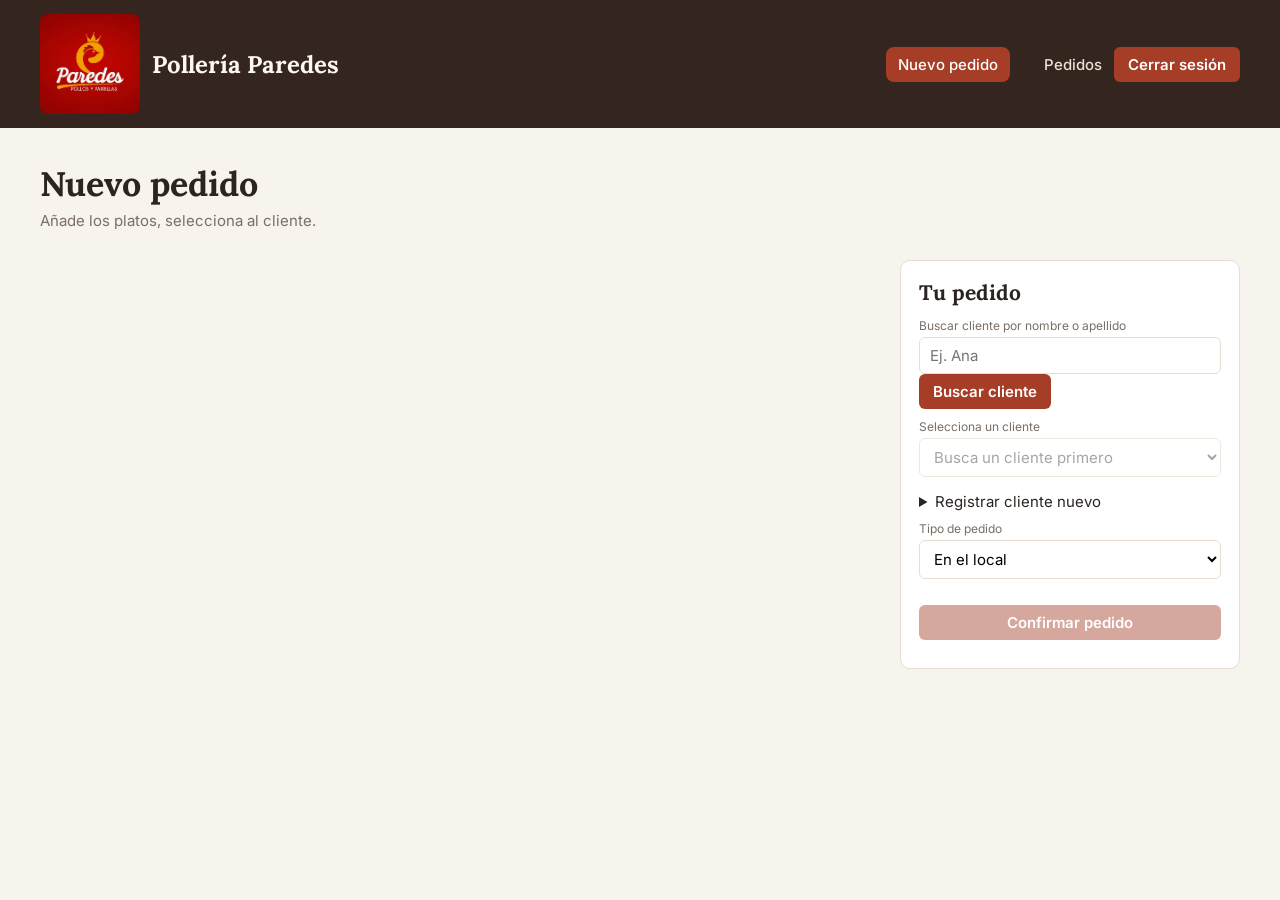
==== commit 1eea1ca8: "Agrega inicio y cierre de sesion de empleados" ====
--- a/frontend/index.html
+++ b/frontend/index.html
@@ -16,11 +16,14 @@
       <img class="logo-img" src="img/PolleriaPLogo.jpg" alt="" width="100" height="100">
       <span>Pollería Paredes</span>
     </div>
-    <nav><a class="on" href="index.html">Nuevo pedido</a><a href="pedidos.html">Pedidos</a></nav>
+    <nav><a class="on" href="index.html">Nuevo pedido</a><a href="pedidos.html">Pedidos</a><button id="cerrar-sesion"
+        class="btn" type="button">Cerrar sesión</button>
+      <span id="mensaje-sesion" role="status"></span>
+    </nav>
   </header>
   <section class="hero">
     <h1>Nuevo pedido</h1>
-    <p>Añade los platos, selecciona al cliente e indica el código del empleado.</p>
+    <p>Añade los platos, selecciona al cliente.</p>
   </section>
   <main class="wrap">
     <div>
@@ -63,9 +66,6 @@
           <p id="mensaje-alta-cliente" role="status"></p>
         </form>
       </details>
-
-      <label for="empleado">Código del empleado</label>
-      <input id="empleado" placeholder="Ej. E001" maxlength="10" required>
 
       <!-- El texto es lo que ve el usuario. El value es lo que se envía a Java. -->
       <label for="tipo">Tipo de pedido</label>
@@ -243,16 +243,14 @@
       if (enviandoPedido) return;
 
       const cliente = document.getElementById("cliente");
-      const empleado = document.getElementById("empleado");
       const mensaje = document.getElementById("msg");
 
       const idCliente = cliente.value.trim();
-      const idEmpleado = empleado.value.trim();
       const tipoPedido = document.getElementById("tipo").value;
 
-      if (!idCliente || !idEmpleado) {
+      if (!idCliente) {
         mensaje.style.color = "var(--acc)";
-        mensaje.textContent = "Selecciona un cliente e ingresa el código del empleado.";
+        mensaje.textContent = "Selecciona un cliente.";
         return;
       }
 
@@ -271,7 +269,7 @@
       try {
         // Estos nombres coinciden con los campos que lee ServidorAPI.java.
         const pedido = await registrarPedidoEnAPI({
-          idCliente, idEmpleado, tipoPedido, lineas
+          idCliente, tipoPedido, lineas
         });
 
         // Limpiar el formulario después de que la API confirme el registro.
@@ -281,8 +279,6 @@
         buscadorCliente.value = "";
         limpiarResultadosCliente();
         mensajeCliente.textContent = "";
-
-        empleado.value = "";
 
         mensaje.style.color = "var(--ok)";
         mensaje.textContent = `Pedido ${pedido.id} guardado.`;
@@ -298,6 +294,8 @@
     };
 
     cargarCarta().then(() => { pintarCarta(); pintarPedido(); });
+    // Activar el botón después de cargar api.js y el contenido de la página.
+    conectarBotonCerrarSesion();
   </script>
 </body>
 
--- a/frontend/css/estilos.css
+++ b/frontend/css/estilos.css
@@ -593,4 +593,28 @@
   flex-shrink: 0;
   border-radius: 8px;
   object-fit: contain;
+}
+
+/* Centrar la tarjeta de acceso con espacio en pantallas estrechas. */
+.login-wrap {
+  display: grid;
+  justify-items: center;
+  padding: 48px 16px;
+}
+
+/* La tarjeta de acceso tiene su propio ancho y sigue el flujo de la página. */
+.login-wrap .login-panel {
+  position: static;
+  width: min(100%, 420px);
+  padding: 24px;
+}
+
+.login-panel .btn {
+  width: 100%;
+  margin-top: 20px;
+}
+
+#mensaje-login {
+  margin-top: 12px;
+  color: var(--mute);
 }
